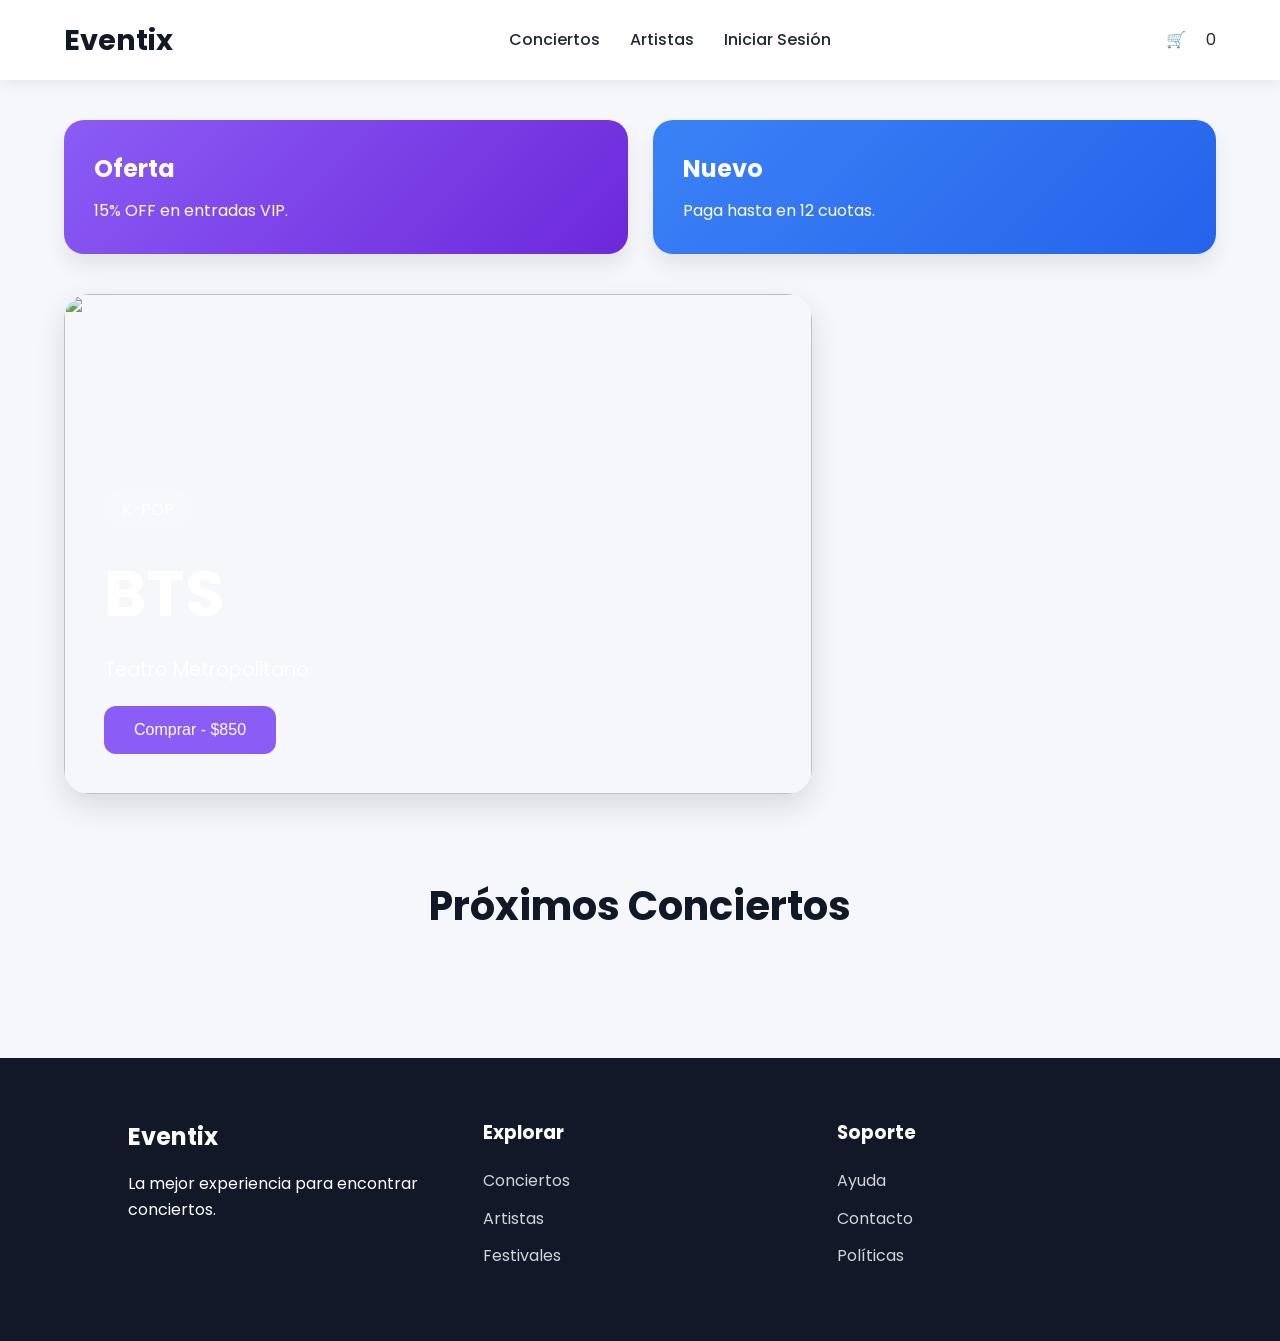
==== index.html @ f4949c81 "Login,html, nuevas funciones" ====
<!DOCTYPE html>
<html lang="es">
<head>
    <meta charset="UTF-8">
    <meta name="viewport" content="width=device-width, initial-scale=1.0">
    <title>Eventix</title>

    <link rel="stylesheet" href="css/styles.css">
    <link rel="stylesheet" href="css/responsive.css">
</head>
<body>

    <header id="navbar"></header>

    <section id="promociones"></section>

    <section id="hero"></section>

    <section class="proximos">

        <div class="titulo">
            <h2>Próximos Conciertos</h2>
        </div>

        <div class="contenedor-cards">

        </div>

    </section>

    <footer id="footer"></footer>

    <script src="js/eventos.js"></script>
    <script src="js/main.js"></script>


</body>
</html>
---- css/styles.css ----
/*=========================
        IMPORTAR FUENTE
=========================*/

@import url('https://fonts.googleapis.com/css2?family=Poppins:wght@300;400;500;600;700&display=swap');

/*=========================
        GENERALES
=========================*/

* {
    margin: 0;
    padding: 0;
    box-sizing: border-box;
}

body {
    font-family: 'Poppins', sans-serif;
    background: #f5f7fb;
    color: #1f2937;
    line-height: 1.6;
}

a {
    text-decoration: none;
    color: inherit;
}

img {
    display: block;
    width: 100%;
}

/*=========================
          NAVBAR
=========================*/

header {
    background: #ffffff;
    box-shadow: 0 3px 15px rgba(0,0,0,0.08);
    position: sticky;
    top: 0;
    z-index: 1000;
}

.navbar {
    width: 90%;
    max-width: 1300px;
    margin: auto;
    min-height: 80px;

    display: flex;
    justify-content: space-between;
    align-items: center;
    gap: 20px;
}

.logo {
    display: flex;
    align-items: center;
    gap: 10px;
}

.logo i {
    font-size: 2rem;
    color: #8b5cf6;
}

.logo h2 {
    color: #111827;
    font-size: 1.8rem;
}

.menu {
    list-style: none;
    display: flex;
    gap: 30px;
}

.menu li a {
    font-weight: 500;
    transition: .3s;
}

.menu li a:hover {
    color: #8b5cf6;
}

.acciones {
    display: flex;
    align-items: center;
    gap: 20px;
}

.acciones input {
    padding: 12px 18px;
    border: none;
    background: #f3f4f6;
    border-radius: 30px;
    outline: none;
    width: 220px;
}

.acciones i {
    font-size: 1.5rem;
    color: #8b5cf6;
    cursor: pointer;
    transition: .3s;
}

.acciones i:hover {
    transform: scale(1.15);
}

/*=========================
        PROMOCIONES
=========================*/

.promociones {
    width: 90%;
    max-width: 1300px;
    margin: 40px auto;

    display: grid;
    grid-template-columns: repeat(auto-fit, minmax(250px, 1fr));
    gap: 25px;
}

.promo {
    color: white;
    padding: 30px;
    border-radius: 20px;
    box-shadow: 0 12px 20px rgba(0,0,0,.08);
    transition: .4s;
}

.promo:hover {
    transform: translateY(-10px);
}

.promo h3 {
    font-size: 1.5rem;
    margin-bottom: 10px;
}

.morado {
    background: linear-gradient(135deg,#8b5cf6,#6d28d9);
}

.azul {
    background: linear-gradient(135deg,#3b82f6,#2563eb);
}

.naranja {
    background: linear-gradient(135deg,#f97316,#ea580c);
}

/*=========================
            HERO
=========================*/

.hero {
    width: 90%;
    max-width: 1300px;
    margin: auto;
    margin-bottom: 60px;

    display: grid;
    grid-template-columns: 2fr 1fr;
    gap: 30px;
}

.hero-imagen {
    position: relative;
    overflow: hidden;
    border-radius: 25px;
    box-shadow: 0 12px 30px rgba(0,0,0,.12);
}

.hero-imagen img {
    height: 500px;
    object-fit: cover;
}

.hero-info {
    position: absolute;
    bottom: 40px;
    left: 40px;
    color: white;
}

.hero-info span {
    background: rgba(255,255,255,.2);
    backdrop-filter: blur(10px);
    padding: 8px 18px;
    border-radius: 20px;
}

.hero-info h1 {
    font-size: 4rem;
    margin: 20px 0 10px;
}

.hero-info p {
    font-size: 1.2rem;
    margin-bottom: 20px;
}

.hero-info button {
    border: none;
    background: #8b5cf6;
    color: white;
    padding: 15px 30px;
    border-radius: 12px;
    font-size: 1rem;
    cursor: pointer;
    transition: .3s;
}

.hero-info button:hover {
    background: #6d28d9;
    transform: scale(1.05);
}

/*=========================
      EVENTOS LATERALES
=========================*/

.eventos-laterales {
    display: flex;
    flex-direction: column;
    gap: 20px;
}

.mini-card {
    background: white;
    border-radius: 20px;
    overflow: hidden;
    display: flex;
    gap: 20px;
    padding: 15px;
    align-items: center;
    box-shadow: 0 10px 20px rgba(0,0,0,.08);
    transition: .4s;
}

.mini-card:hover {
    transform: translateX(10px);
}

.mini-card img {
    width: 110px;
    height: 100px;
    object-fit: cover;
    border-radius: 15px;
}

.mini-card h4 {
    font-size: 1.1rem;
    margin-bottom: 8px;
}

.mini-card p {
    color: #6b7280;
    margin-bottom: 8px;
}

.mini-card strong {
    color: #8b5cf6;
}

/*=========================
      PROXIMOS EVENTOS
=========================*/

.proximos {
    width: 90%;
    max-width: 1300px;
    margin: 80px auto;
}

.titulo {
    text-align: center;
    margin-bottom: 40px;
}

.titulo h2 {
    font-size: 2.5rem;
    color: #111827;
}

/*=========================
      FORMULARIO EVENTOS
=========================*/

.form-evento {
    background: white;
    padding: 30px;
    border-radius: 25px;
    box-shadow: 0 12px 25px rgba(0,0,0,.08);

    display: grid;
    grid-template-columns: repeat(auto-fit, minmax(220px, 1fr));
    gap: 20px;

    margin-bottom: 50px;
}

.form-evento input {
    padding: 15px;
    border: 2px solid #e5e7eb;
    border-radius: 12px;
    outline: none;
    font-size: 1rem;
    transition: .3s;
}

.form-evento input:focus {
    border-color: #8b5cf6;
    box-shadow: 0 0 10px rgba(139,92,246,.2);
}

.form-evento button {
    border: none;
    background: linear-gradient(135deg, #8b5cf6, #6d28d9);
    color: white;
    padding: 15px;
    border-radius: 12px;
    cursor: pointer;
    font-size: 1rem;
    font-weight: 600;
    transition: .3s;
}

.form-evento button:hover {
    transform: translateY(-3px);
    box-shadow: 0 8px 20px rgba(139,92,246,.3);
}

/*=========================
      CONTENEDOR CARDS
=========================*/

.contenedor-cards {
    display: grid;
    grid-template-columns: repeat(auto-fit, minmax(300px, 1fr));
    gap: 30px;
}






/*=========================
          FOOTER
=========================*/

footer {
    background: #111827;
    color: white;
    margin-top: 80px;
    padding: 60px 10%;

    display: grid;
    grid-template-columns: repeat(auto-fit, minmax(250px,1fr));
    gap: 40px;
}

.footer-logo h2 {
    margin-bottom: 15px;
}

footer h3 {
    margin-bottom: 20px;
}

footer a {
    display: block;
    margin-bottom: 12px;
    color: #d1d5db;
    transition: .3s;
}

footer a:hover {
    color: #8b5cf6;
    padding-left: 8px;
}
---- css/responsive.css ----
@media(max-width:900px) {

        .navbar {
                flex-direction: column;
                padding: 20px 0;
        }

        .menu {
                flex-wrap: wrap;
                justify-content: center;
        }

        .hero {
                grid-template-columns: 1fr;
        }

        .hero-imagen img {
                height: 350px;
        }

        .hero-info h1 {
                font-size: 2.8rem;
        }

        .acciones input {
                width: 180px;
        }
}

@media(max-width:600px) {

        .hero-info {
                left: 20px;
                bottom: 20px;
        }

        .hero-info h1 {
                font-size: 2rem;
        }

        .hero-info p {
                font-size: 1rem;
        }

        .mini-card {
                flex-direction: column;
                text-align: center;
        }

        .mini-card img {
                width: 100%;
                height: 180px;
        }
}
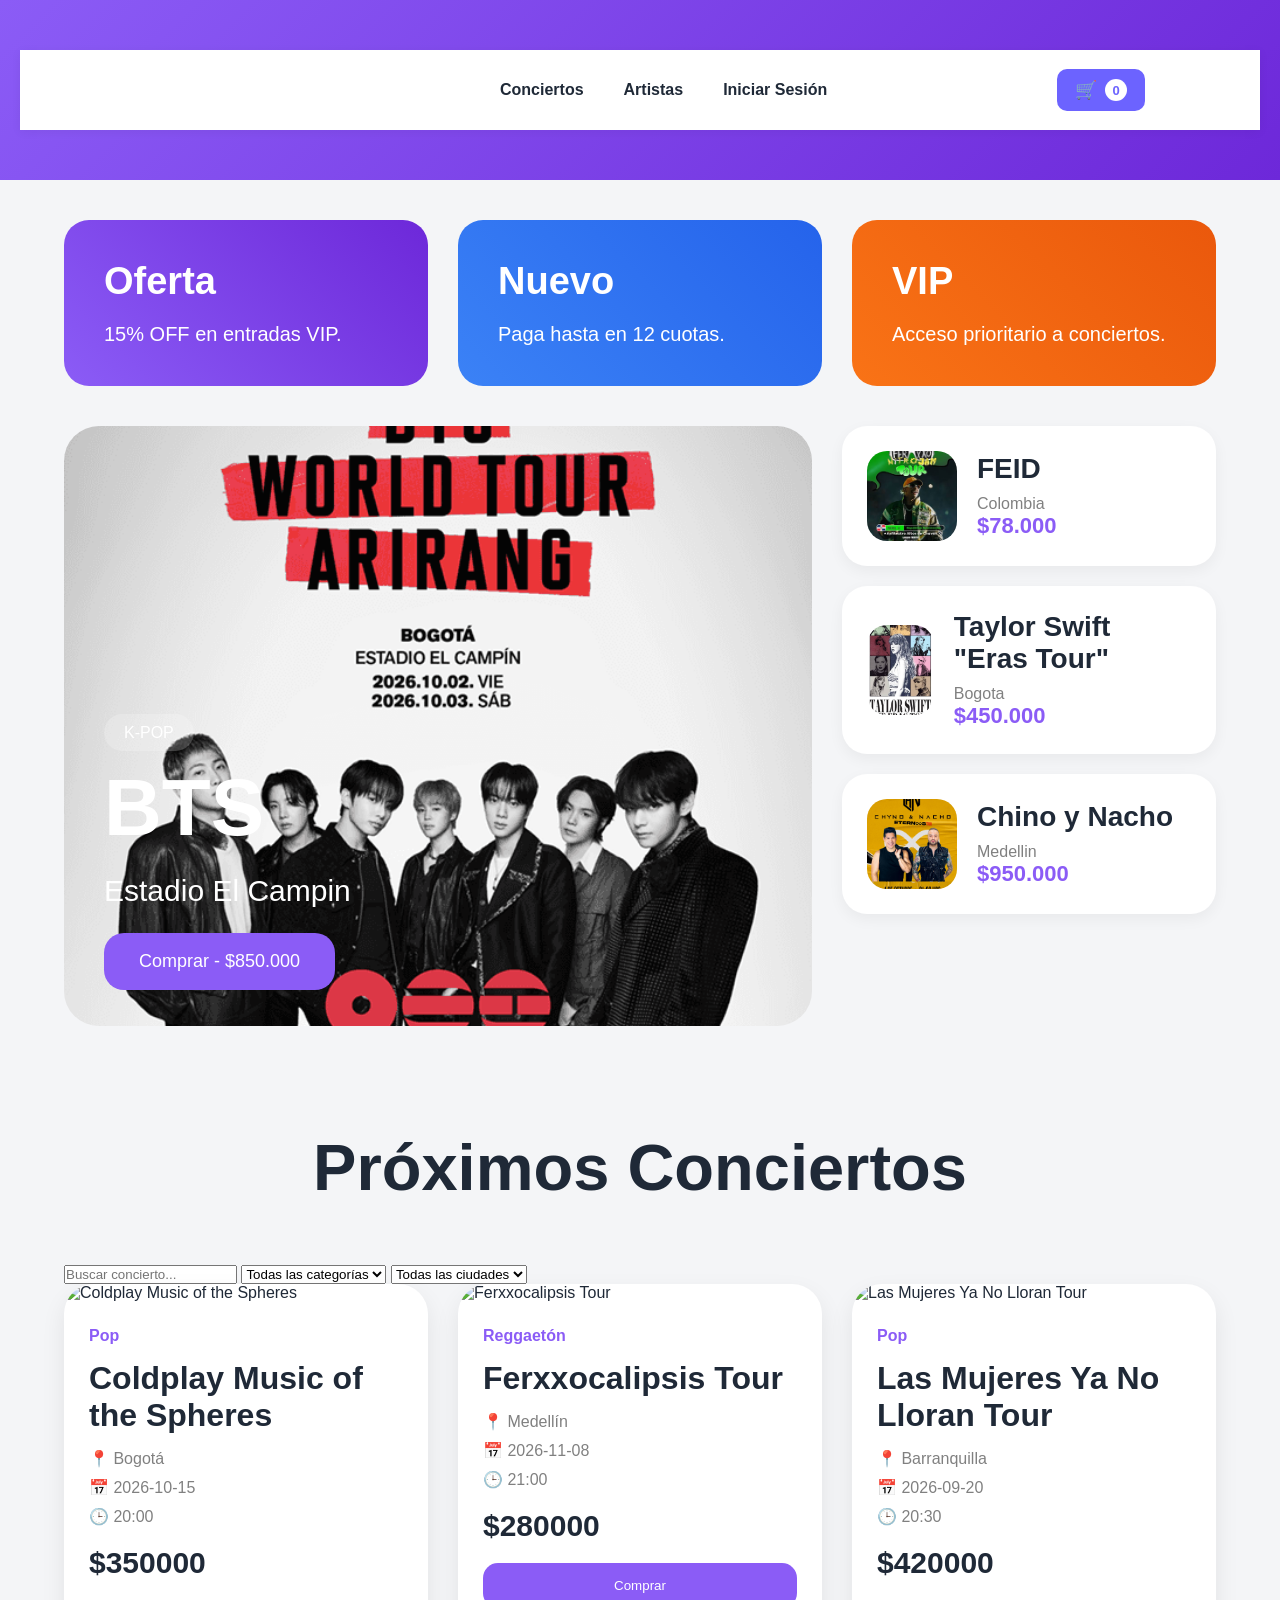
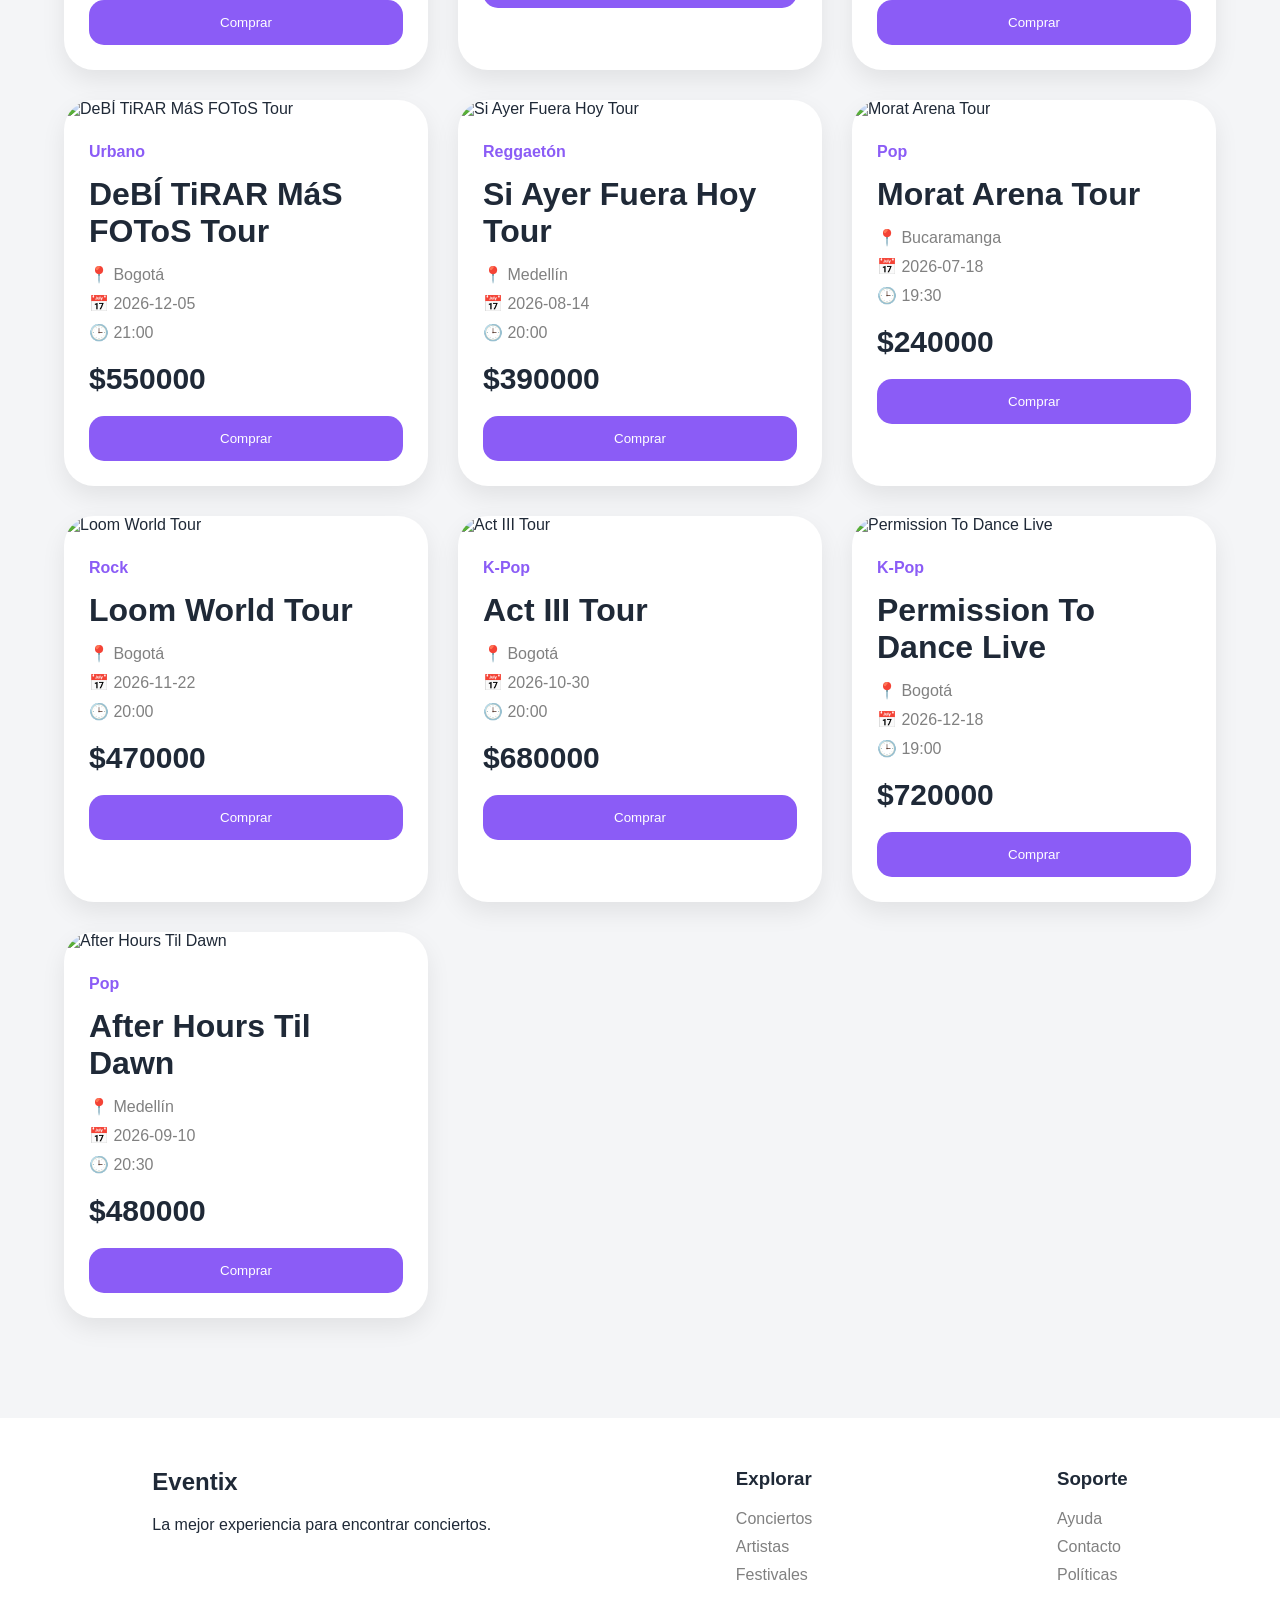
==== commit 563cba73: "viernes" ====
--- a/index.html
+++ b/index.html
@@ -1,38 +1,176 @@
-<!DOCTYPE html>
-<html lang="es">
-<head>
-    <meta charset="UTF-8">
-    <meta name="viewport" content="width=device-width, initial-scale=1.0">
-    <title>Eventix</title>
-
-    <link rel="stylesheet" href="css/styles.css">
-    <link rel="stylesheet" href="css/responsive.css">
-</head>
-<body>
-
-    <header id="navbar"></header>
-
-    <section id="promociones"></section>
-
-    <section id="hero"></section>
-
-    <section class="proximos">
-
-        <div class="titulo">
-            <h2>Próximos Conciertos</h2>
-        </div>
-
-        <div class="contenedor-cards">
-
-        </div>
-
-    </section>
-
-    <footer id="footer"></footer>
-
-    <script src="js/eventos.js"></script>
-    <script src="js/main.js"></script>
-
-
-</body>
+<!DOCTYPE html>
+<html lang="es">
+<head>
+    <meta charset="UTF-8">
+    <meta name="viewport" content="width=device-width, initial-scale=1.0">
+    <title>Eventix</title>
+
+    <link rel="stylesheet" href="css/styles.css">
+    <link rel="stylesheet" href="css/responsive.css">
+</head>
+<body>
+
+    <header id="navbar"></header>
+
+    <section id="promociones"></section>
+
+    <section id="hero"></section>
+
+    <section id="proximos" class="proximos">
+        
+    <div class="titulo">
+
+        <h2>
+
+            Próximos Conciertos
+
+        </h2>
+
+    </div>
+
+    <!-- FILTROS -->
+
+    <div class="filtros">
+
+        <input
+
+            type="text"
+
+            id="buscar"
+
+            placeholder="Buscar concierto..."
+
+        >
+
+        <select id="filtroCategoria">
+
+            <option value="">
+
+                Todas las categorías
+
+            </option>
+
+        </select>
+
+        <select id="filtroCiudad">
+
+            <option value="">
+
+                Todas las ciudades
+
+            </option>
+
+        </select>
+
+    </div>
+
+    <!-- TARJETAS -->
+
+    <div class="contenedor-cards">
+
+    </div>
+
+</section>
+    
+
+<section id="modalCarrito" class="modal oculto">
+
+    <div class="modal-contenido">
+
+        <div class="modal-header">
+
+            <h2>🛒 Carrito de Compras</h2>
+
+            <button id="cerrarCarrito">
+                ✖
+            </button>
+
+        </div>
+
+        <div id="listaCarrito">
+
+        </div>
+
+        <p id="carritoVacio">
+
+            No hay conciertos en el carrito.
+
+        </p>
+
+        <div class="totalCarrito">
+
+            <h3>
+
+                Total:
+                $
+
+                <span id="totalCompra">
+                    0
+                </span>
+
+            </h3>
+
+            <button id="btnComprarTodo">
+
+                Comprar
+
+            </button>
+            
+            <div id="formularioCompra" class="oculto">
+
+                <h3>Datos del Cliente</h3>
+
+                <input
+                    type="text"
+                    id="clienteNombre"
+                    placeholder="Nombre completo"
+                >
+
+                <input
+                    type="text"
+                    id="clienteCedula"
+                    placeholder="Número de identificación"
+                >
+
+                <input
+                    type="text"
+                    id="clienteDireccion"
+                    placeholder="Dirección"
+                >
+
+                <input
+                    type="text"
+                    id="clienteTelefono"
+                    placeholder="Teléfono"
+                >
+
+                <input
+                    type="email"
+                    id="clienteCorreo"
+                    placeholder="Correo electrónico"
+                >
+
+                <button id="confirmarCompra">
+
+                    Confirmar Compra
+
+                </button>
+
+            </div>
+
+        </div>
+
+    </div>
+
+</section>
+
+    <footer id="footer"></footer>
+
+    <script src="js/eventos.js"></script>
+    <script src="js/main.js"></script>
+    <script src="js/carrito.js"></script>
+    <script src="js/ventas.js"></script>
+    
+
+</body>
 </html>
--- a/css/styles.css
+++ b/css/styles.css
@@ -1,392 +1,1222 @@
-/*=========================
-        IMPORTAR FUENTE
-=========================*/
-
-@import url('https://fonts.googleapis.com/css2?family=Poppins:wght@300;400;500;600;700&display=swap');
-
-/*=========================
-        GENERALES
-=========================*/
-
-* {
-    margin: 0;
-    padding: 0;
-    box-sizing: border-box;
-}
-
-body {
-    font-family: 'Poppins', sans-serif;
-    background: #f5f7fb;
-    color: #1f2937;
-    line-height: 1.6;
-}
-
-a {
-    text-decoration: none;
-    color: inherit;
-}
-
-img {
-    display: block;
-    width: 100%;
-}
-
-/*=========================
-          NAVBAR
-=========================*/
-
-header {
-    background: #ffffff;
-    box-shadow: 0 3px 15px rgba(0,0,0,0.08);
-    position: sticky;
-    top: 0;
-    z-index: 1000;
-}
-
-.navbar {
-    width: 90%;
-    max-width: 1300px;
-    margin: auto;
-    min-height: 80px;
-
-    display: flex;
-    justify-content: space-between;
-    align-items: center;
-    gap: 20px;
-}
-
-.logo {
-    display: flex;
-    align-items: center;
-    gap: 10px;
-}
-
-.logo i {
-    font-size: 2rem;
-    color: #8b5cf6;
-}
-
-.logo h2 {
-    color: #111827;
-    font-size: 1.8rem;
-}
-
-.menu {
-    list-style: none;
-    display: flex;
-    gap: 30px;
-}
-
-.menu li a {
-    font-weight: 500;
-    transition: .3s;
-}
-
-.menu li a:hover {
-    color: #8b5cf6;
-}
-
-.acciones {
-    display: flex;
-    align-items: center;
-    gap: 20px;
-}
-
-.acciones input {
-    padding: 12px 18px;
-    border: none;
-    background: #f3f4f6;
-    border-radius: 30px;
-    outline: none;
-    width: 220px;
-}
-
-.acciones i {
-    font-size: 1.5rem;
-    color: #8b5cf6;
-    cursor: pointer;
-    transition: .3s;
-}
-
-.acciones i:hover {
-    transform: scale(1.15);
-}
-
-/*=========================
-        PROMOCIONES
-=========================*/
-
-.promociones {
-    width: 90%;
-    max-width: 1300px;
-    margin: 40px auto;
-
-    display: grid;
-    grid-template-columns: repeat(auto-fit, minmax(250px, 1fr));
-    gap: 25px;
-}
-
-.promo {
-    color: white;
-    padding: 30px;
-    border-radius: 20px;
-    box-shadow: 0 12px 20px rgba(0,0,0,.08);
-    transition: .4s;
-}
-
-.promo:hover {
-    transform: translateY(-10px);
-}
-
-.promo h3 {
-    font-size: 1.5rem;
-    margin-bottom: 10px;
-}
-
-.morado {
-    background: linear-gradient(135deg,#8b5cf6,#6d28d9);
-}
-
-.azul {
-    background: linear-gradient(135deg,#3b82f6,#2563eb);
-}
-
-.naranja {
-    background: linear-gradient(135deg,#f97316,#ea580c);
-}
-
-/*=========================
-            HERO
-=========================*/
-
-.hero {
-    width: 90%;
-    max-width: 1300px;
-    margin: auto;
-    margin-bottom: 60px;
-
-    display: grid;
-    grid-template-columns: 2fr 1fr;
-    gap: 30px;
-}
-
-.hero-imagen {
-    position: relative;
-    overflow: hidden;
-    border-radius: 25px;
-    box-shadow: 0 12px 30px rgba(0,0,0,.12);
-}
-
-.hero-imagen img {
-    height: 500px;
-    object-fit: cover;
-}
-
-.hero-info {
-    position: absolute;
-    bottom: 40px;
-    left: 40px;
-    color: white;
-}
-
-.hero-info span {
-    background: rgba(255,255,255,.2);
-    backdrop-filter: blur(10px);
-    padding: 8px 18px;
-    border-radius: 20px;
-}
-
-.hero-info h1 {
-    font-size: 4rem;
-    margin: 20px 0 10px;
-}
-
-.hero-info p {
-    font-size: 1.2rem;
-    margin-bottom: 20px;
-}
-
-.hero-info button {
-    border: none;
-    background: #8b5cf6;
-    color: white;
-    padding: 15px 30px;
-    border-radius: 12px;
-    font-size: 1rem;
-    cursor: pointer;
-    transition: .3s;
-}
-
-.hero-info button:hover {
-    background: #6d28d9;
-    transform: scale(1.05);
-}
-
-/*=========================
-      EVENTOS LATERALES
-=========================*/
-
-.eventos-laterales {
-    display: flex;
-    flex-direction: column;
-    gap: 20px;
-}
-
-.mini-card {
-    background: white;
-    border-radius: 20px;
-    overflow: hidden;
-    display: flex;
-    gap: 20px;
-    padding: 15px;
-    align-items: center;
-    box-shadow: 0 10px 20px rgba(0,0,0,.08);
-    transition: .4s;
-}
-
-.mini-card:hover {
-    transform: translateX(10px);
-}
-
-.mini-card img {
-    width: 110px;
-    height: 100px;
-    object-fit: cover;
-    border-radius: 15px;
-}
-
-.mini-card h4 {
-    font-size: 1.1rem;
-    margin-bottom: 8px;
-}
-
-.mini-card p {
-    color: #6b7280;
-    margin-bottom: 8px;
-}
-
-.mini-card strong {
-    color: #8b5cf6;
-}
-
-/*=========================
-      PROXIMOS EVENTOS
-=========================*/
-
-.proximos {
-    width: 90%;
-    max-width: 1300px;
-    margin: 80px auto;
-}
-
-.titulo {
-    text-align: center;
-    margin-bottom: 40px;
-}
-
-.titulo h2 {
-    font-size: 2.5rem;
-    color: #111827;
-}
-
-/*=========================
-      FORMULARIO EVENTOS
-=========================*/
-
-.form-evento {
-    background: white;
-    padding: 30px;
-    border-radius: 25px;
-    box-shadow: 0 12px 25px rgba(0,0,0,.08);
-
-    display: grid;
-    grid-template-columns: repeat(auto-fit, minmax(220px, 1fr));
-    gap: 20px;
-
-    margin-bottom: 50px;
-}
-
-.form-evento input {
-    padding: 15px;
-    border: 2px solid #e5e7eb;
-    border-radius: 12px;
-    outline: none;
-    font-size: 1rem;
-    transition: .3s;
-}
-
-.form-evento input:focus {
-    border-color: #8b5cf6;
-    box-shadow: 0 0 10px rgba(139,92,246,.2);
-}
-
-.form-evento button {
-    border: none;
-    background: linear-gradient(135deg, #8b5cf6, #6d28d9);
-    color: white;
-    padding: 15px;
-    border-radius: 12px;
-    cursor: pointer;
-    font-size: 1rem;
-    font-weight: 600;
-    transition: .3s;
-}
-
-.form-evento button:hover {
-    transform: translateY(-3px);
-    box-shadow: 0 8px 20px rgba(139,92,246,.3);
-}
-
-/*=========================
-      CONTENEDOR CARDS
-=========================*/
-
-.contenedor-cards {
-    display: grid;
-    grid-template-columns: repeat(auto-fit, minmax(300px, 1fr));
-    gap: 30px;
-}
-
-
-
-
-
-
-/*=========================
-          FOOTER
-=========================*/
-
-footer {
-    background: #111827;
-    color: white;
-    margin-top: 80px;
-    padding: 60px 10%;
-
-    display: grid;
-    grid-template-columns: repeat(auto-fit, minmax(250px,1fr));
-    gap: 40px;
-}
-
-.footer-logo h2 {
-    margin-bottom: 15px;
-}
-
-footer h3 {
-    margin-bottom: 20px;
-}
-
-footer a {
-    display: block;
-    margin-bottom: 12px;
-    color: #d1d5db;
-    transition: .3s;
-}
-
-footer a:hover {
-    color: #8b5cf6;
-    padding-left: 8px;
-}
-
-
-
-
+/* =======================
+    GENERALES
+======================= */
+
+* {
+    margin: 0;
+    padding: 0;
+    box-sizing: border-box;
+}
+
+body {
+    font-family: Arial, Helvetica, sans-serif;
+    background: #f3f4f8;
+    color: #1f2937;
+}
+
+/* =======================
+        NAVBAR
+======================= */
+
+.navbar {
+    background: white;
+    height: 80px;
+
+    display: flex;
+    justify-content: space-around;
+    align-items: center;
+
+    box-shadow: 0 2px 10px rgba(0,0,0,.05);
+}
+
+.logo h2 {
+    font-size: 38px;
+    font-weight: bold;
+}
+
+.menu {
+    list-style: none;
+    display: flex;
+    gap: 40px;
+}
+
+.menu a {
+    text-decoration: none;
+    color: #1f2937;
+    font-weight: bold;
+}
+
+.acciones input {
+    border: none;
+    background: #f0f0f0;
+    border-radius: 30px;
+    padding: 12px 20px;
+    width: 220px;
+}
+
+/* =======================
+      PROMOCIONES
+======================= */
+
+.promociones {
+    width: 90%;
+    max-width: 1200px;
+    margin: 40px auto;
+
+    display: grid;
+    grid-template-columns: repeat(3, 1fr);
+    gap: 30px;
+}
+
+.promo {
+    padding: 40px;
+    border-radius: 25px;
+    color: white;
+}
+
+.promo h3 {
+    font-size: 38px;
+    margin-bottom: 20px;
+}
+
+.promo p {
+    font-size: 20px;
+}
+
+.morado {
+    background: linear-gradient(
+        45deg,
+        #8b5cf6,
+        #6d28d9
+    );
+}
+
+.azul {
+    background: linear-gradient(
+        45deg,
+        #3b82f6,
+        #2563eb
+    );
+}
+
+.naranja {
+    background: linear-gradient(
+        45deg,
+        #f97316,
+        #ea580c
+    );
+}
+
+/* =======================
+          HERO
+======================= */
+
+.hero {
+    width: 90%;
+    max-width: 1200px;
+    margin: auto;
+
+    display: grid;
+    grid-template-columns: 2fr 1fr;
+    gap: 30px;
+}
+
+.hero-imagen {
+    position: relative;
+}
+
+.hero-imagen img {
+    width: 100%;
+    height: 600px;
+    object-fit: cover;
+    border-radius: 35px;
+}
+
+.hero-info {
+    position: absolute;
+    left: 40px;
+    bottom: 40px;
+    color: white;
+}
+
+.hero-info span {
+    background: rgba(255,255,255,.2);
+    padding: 10px 20px;
+    border-radius: 30px;
+}
+
+.hero-info h1 {
+    font-size: 80px;
+    margin: 20px 0;
+}
+
+.hero-info p {
+    font-size: 30px;
+    margin-bottom: 25px;
+}
+
+.hero-info button {
+    border: none;
+    background: #8b5cf6;
+    color: white;
+    padding: 18px 35px;
+    border-radius: 20px;
+    cursor: pointer;
+    font-size: 18px;
+}
+
+/* =======================
+      EVENTOS LATERALES
+======================= */
+
+.eventos-laterales {
+    display: flex;
+    flex-direction: column;
+    gap: 20px;
+}
+
+.mini-card {
+    background: white;
+    padding: 25px;
+    border-radius: 25px;
+
+    display: flex;
+    gap: 20px;
+    align-items: center;
+
+    box-shadow: 0 5px 15px rgba(0,0,0,.05);
+}
+
+.mini-card img {
+    width: 90px;
+    height: 90px;
+    object-fit: cover;
+    border-radius: 20px;
+}
+
+.mini-card h4 {
+    font-size: 28px;
+    margin-bottom: 10px;
+}
+
+.mini-card p {
+    color: gray;
+}
+
+.mini-card strong {
+    color: #8b5cf6;
+    font-size: 22px;
+}
+
+/* =======================
+    PROXIMOS EVENTOS
+======================= */
+
+.proximos {
+    width: 90%;
+    max-width: 1200px;
+    margin: 100px auto;
+}
+
+.titulo {
+    text-align: center;
+    margin-bottom: 60px;
+}
+
+.titulo h2 {
+    font-size: 65px;
+}
+
+.contenedor-cards {
+    display: grid;
+    grid-template-columns:
+        repeat(
+            auto-fit,
+            minmax(280px, 1fr)
+        );
+
+    gap: 30px;
+}
+
+.card {
+    background: white;
+    border-radius: 30px;
+    overflow: hidden;
+
+    box-shadow: 0 10px 25px rgba(0,0,0,.08);
+}
+
+.card img {
+    width: 100%;
+    height: 220px;
+    object-fit: cover;
+}
+
+.contenido {
+    padding: 25px;
+}
+
+.contenido span {
+    color: #8b5cf6;
+    font-weight: bold;
+}
+
+.contenido h3 {
+    font-size: 32px;
+    margin: 15px 0;
+}
+
+.contenido p {
+    margin-bottom: 10px;
+    color: gray;
+}
+
+.contenido h4 {
+    font-size: 30px;
+    margin: 20px 0;
+}
+
+.contenido button {
+    width: 100%;
+    border: none;
+    background: #8b5cf6;
+    color: white;
+    padding: 15px;
+    border-radius: 15px;
+    cursor: pointer;
+}
+
+/* =======================
+        FOOTER
+======================= */
+
+footer {
+    background: white;
+    padding: 50px;
+
+    display: flex;
+    justify-content: space-around;
+    flex-wrap: wrap;
+    gap: 40px;
+}
+
+footer h2,
+footer h3 {
+    margin-bottom: 20px;
+}
+
+footer a {
+    display: block;
+    text-decoration: none;
+    color: gray;
+    margin-bottom: 10px;
+}
+
+
+
+
+/* =======================
+        LOGIN
+======================= */
+
+.login {
+    width: 90%;
+    max-width: 450px;
+    margin: 100px auto;
+    background: white;
+    padding: 40px;
+    border-radius: 30px;
+    box-shadow: 0 10px 30px rgba(0, 0, 0, .08);
+
+    display: flex;
+    flex-direction: column;
+    gap: 20px;
+}
+
+.login h1 {
+    text-align: center;
+    font-size: 40px;
+    color: #1f2937;
+    margin-bottom: 20px;
+}
+
+.login input {
+    width: 100%;
+    padding: 16px 20px;
+
+    border: 2px solid #e5e7eb;
+    border-radius: 15px;
+
+    font-size: 16px;
+    outline: none;
+
+    transition: .3s;
+}
+
+.login input:focus {
+    border-color: #8b5cf6;
+}
+
+.login button {
+    background: #8b5cf6;
+    color: white;
+
+    border: none;
+    border-radius: 15px;
+
+    padding: 16px;
+    font-size: 18px;
+    font-weight: bold;
+
+    cursor: pointer;
+    transition: .3s;
+}
+
+.login button:hover {
+    background: #7c3aed;
+    transform: translateY(-3px);
+}
+
+
+
+
+/* =======================
+        GENERALES
+======================= */
+
+* {
+    margin: 0;
+    padding: 0;
+    box-sizing: border-box;
+}
+
+body {
+    font-family: Arial, Helvetica, sans-serif;
+    background: #f4f5f7;
+    color: #1f2937;
+}
+
+/* =======================
+        HEADER
+======================= */
+
+header {
+    background: linear-gradient(
+        135deg,
+        #8b5cf6,
+        #6d28d9
+    );
+
+    color: white;
+    text-align: center;
+    padding: 50px 20px;
+}
+
+header h1 {
+    font-size: 45px;
+    margin-bottom: 10px;
+}
+
+header p {
+    font-size: 20px;
+    opacity: .9;
+}
+
+/* =======================
+        MAIN
+======================= */
+
+main {
+    width: 90%;
+    max-width: 1200px;
+    margin: 50px auto;
+}
+
+/* =======================
+      DASHBOARD
+======================= */
+
+#dashboard {
+    display: grid;
+    grid-template-columns:
+        repeat(
+            auto-fit,
+            minmax(220px, 1fr)
+        );
+
+    gap: 25px;
+    margin-bottom: 50px;
+}
+
+.card-dashboard {
+    background: white;
+    border-radius: 25px;
+    padding: 35px;
+    text-align: center;
+
+    box-shadow:
+        0 8px 20px
+        rgba(0, 0, 0, .08);
+}
+
+.card-dashboard h3 {
+    color: #6b7280;
+    margin-bottom: 20px;
+}
+
+.card-dashboard span {
+    font-size: 45px;
+    font-weight: bold;
+    color: #8b5cf6;
+}
+
+/* =======================
+      FORMULARIO
+======================= */
+
+#formulario {
+    background: white;
+    border-radius: 30px;
+    padding: 40px;
+
+    box-shadow:
+        0 8px 20px
+        rgba(0, 0, 0, .08);
+
+    margin-bottom: 50px;
+
+    display: flex;
+    flex-direction: column;
+    gap: 20px;
+}
+
+#formulario h2 {
+    text-align: center;
+    margin-bottom: 10px;
+    font-size: 35px;
+}
+
+#formulario input,
+#formulario select {
+    width: 100%;
+    padding: 16px;
+
+    border: 2px solid #e5e7eb;
+    border-radius: 15px;
+
+    font-size: 16px;
+    outline: none;
+
+    transition: .3s;
+}
+
+#formulario input:focus,
+#formulario select:focus {
+    border-color: #8b5cf6;
+}
+
+#formulario input[type="file"] {
+    padding: 12px;
+}
+
+/* =======================
+        BOTONES
+======================= */
+
+#formulario button {
+    border: none;
+    padding: 16px;
+    border-radius: 15px;
+
+    font-size: 17px;
+    font-weight: bold;
+
+    cursor: pointer;
+    transition: .3s;
+}
+
+#btnGuardarEvento {
+    background: #8b5cf6;
+    color: white;
+}
+
+#btnGuardarEvento:hover {
+    background: #7c3aed;
+}
+
+#btnActualizarEvento {
+    background: #2563eb;
+    color: white;
+}
+
+#btnActualizarEvento:hover {
+    background: #1d4ed8;
+}
+
+#btnCancelarEdicion {
+    background: #ef4444;
+    color: white;
+}
+
+#btnCancelarEdicion:hover {
+    background: #dc2626;
+}
+
+/* =======================
+      EVENTOS
+======================= */
+
+#eventos {
+    background: white;
+    border-radius: 30px;
+    padding: 40px;
+
+    box-shadow:
+        0 8px 20px
+        rgba(0, 0, 0, .08);
+}
+
+.encabezado {
+    display: flex;
+    justify-content: space-between;
+    align-items: center;
+    gap: 20px;
+
+    margin-bottom: 40px;
+}
+
+.encabezado h2 {
+    font-size: 35px;
+}
+
+#buscarEvento {
+    width: 300px;
+    padding: 15px;
+
+    border: 2px solid #e5e7eb;
+    border-radius: 15px;
+
+    font-size: 16px;
+    outline: none;
+}
+
+#buscarEvento:focus {
+    border-color: #8b5cf6;
+}
+
+/* =======================
+      LISTA EVENTOS
+======================= */
+
+#listaEventos {
+    display: grid;
+    grid-template-columns:
+        repeat(
+            auto-fit,
+            minmax(300px, 1fr)
+        );
+
+    gap: 30px;
+}
+
+.card-evento {
+    background: #fafafa;
+    border-radius: 25px;
+    overflow: hidden;
+
+    box-shadow:
+        0 5px 15px
+        rgba(0, 0, 0, .06);
+
+    transition: .3s;
+}
+
+.card-evento:hover {
+    transform: translateY(-5px);
+}
+
+.card-evento img {
+    width: 100%;
+    height: 220px;
+    object-fit: cover;
+}
+
+.card-contenido {
+    padding: 25px;
+}
+
+.card-contenido h3 {
+    font-size: 28px;
+    margin-bottom: 10px;
+}
+
+.card-contenido p {
+    margin-bottom: 10px;
+    color: #6b7280;
+}
+
+.card-contenido h4 {
+    color: #8b5cf6;
+    font-size: 28px;
+    margin: 20px 0;
+}
+
+/* =======================
+  BOTONES DE LAS TARJETAS
+======================= */
+
+.acciones-card {
+    display: flex;
+    gap: 15px;
+}
+
+.acciones-card button {
+    flex: 1;
+
+    border: none;
+    border-radius: 12px;
+
+    padding: 12px;
+    cursor: pointer;
+
+    color: white;
+    font-weight: bold;
+}
+
+.btn-editar {
+    background: #2563eb;
+}
+
+.btn-eliminar {
+    background: #ef4444;
+}
+
+
+/* =======================
+  BOTONES DE ELIMINAR Y EDITAR
+======================= */
+
+.acciones-card {
+    display: flex;
+    gap: 10px;
+    margin-top: 20px;
+}
+
+.acciones-card button {
+    flex: 1;
+    border: none;
+    padding: 12px;
+    border-radius: 12px;
+    color: white;
+    font-weight: bold;
+    cursor: pointer;
+}
+
+.btn-editar {
+    background: #2563eb;
+}
+
+.btn-eliminar {
+    background: #ef4444;
+}
+
+
+
+
+
+
+/*=========================
+        MODAL
+=========================*/
+
+.modal{
+
+    position:fixed;
+
+    inset:0;
+
+    background:rgba(0,0,0,.55);
+
+    display:flex;
+
+    justify-content:center;
+
+    align-items:center;
+
+    z-index:1000;
+
+}
+
+.oculto{
+
+    display:none;
+
+}
+
+.modal-contenido{
+
+    width:500px;
+
+    max-height:650px;
+
+    overflow:auto;
+
+    background:white;
+
+    border-radius:20px;
+
+    padding:25px;
+
+}
+
+.modal-header{
+
+    display:flex;
+
+    justify-content:space-between;
+
+    align-items:center;
+
+    margin-bottom:20px;
+
+}
+
+.modal-header button{
+
+    width:40px;
+
+    height:40px;
+
+    border:none;
+
+    border-radius:50%;
+
+    cursor:pointer;
+
+}
+
+.itemCarrito{
+
+    display:flex;
+
+    gap:15px;
+
+    margin-bottom:20px;
+
+    align-items:center;
+
+}
+
+.itemCarrito img{
+
+    width:80px;
+
+    height:80px;
+
+    object-fit:cover;
+
+    border-radius:12px;
+
+}
+
+.itemInfo{
+
+    flex:1;
+
+}
+
+.itemInfo h4{
+
+    margin-bottom:5px;
+
+}
+
+.itemInfo p{
+
+    color:#666;
+
+}
+
+.btnEliminar{
+
+    background:#ff4d7d;
+
+    color:white;
+
+    border:none;
+
+    padding:8px 15px;
+
+    border-radius:10px;
+
+    cursor:pointer;
+
+}
+
+.totalCarrito{
+
+    border-top:1px solid #ddd;
+
+    margin-top:20px;
+
+    padding-top:20px;
+
+}
+
+#formularioCompra{
+
+    margin-top:25px;
+
+    border-top:1px solid #ddd;
+
+    padding-top:20px;
+
+}
+
+#formularioCompra h3{
+
+    margin-bottom:15px;
+
+}
+
+#formularioCompra input{
+
+    margin-bottom:12px;
+
+}
+
+#confirmarCompra{
+
+    width:100%;
+
+}
+
+
+/*========================================
+            CATEGORÍAS
+========================================*/
+
+#categorias{
+
+    margin:40px 0;
+
+    padding:30px;
+
+    background:#ffffff;
+
+    border-radius:20px;
+
+    box-shadow:0 10px 30px rgba(85,75,200,.15);
+
+}
+
+#categorias h2{
+
+    color:#4b3fc9;
+
+    margin-bottom:25px;
+
+    text-align:center;
+
+    font-size:30px;
+
+}
+
+/*==========================
+      FORMULARIO
+==========================*/
+
+.formCategoria{
+
+    display:flex;
+
+    flex-direction:column;
+
+    gap:15px;
+
+}
+
+.formCategoria input,
+
+.formCategoria textarea{
+
+    padding:14px;
+
+    border:2px solid #c9c4ff;
+
+    border-radius:12px;
+
+    outline:none;
+
+    font-size:15px;
+
+    transition:.3s;
+
+}
+
+.formCategoria textarea{
+
+    resize:none;
+
+    min-height:100px;
+
+}
+
+.formCategoria input:focus,
+
+.formCategoria textarea:focus{
+
+    border-color:#7b5cff;
+
+    box-shadow:0 0 10px rgba(123,92,255,.25);
+
+}
+
+/*==========================
+        BOTONES
+==========================*/
+
+.accionesCategoria{
+
+    display:flex;
+
+    gap:15px;
+
+}
+
+.accionesCategoria button{
+
+    flex:1;
+
+    padding:14px;
+
+    border:none;
+
+    border-radius:12px;
+
+    font-size:15px;
+
+    font-weight:bold;
+
+    cursor:pointer;
+
+    transition:.3s;
+
+}
+
+#btnGuardarCategoria{
+
+    background:linear-gradient(135deg,#5b7fff,#925bff);
+
+    color:white;
+
+}
+
+#btnGuardarCategoria:hover{
+
+    transform:translateY(-2px);
+
+    box-shadow:0 8px 18px rgba(91,127,255,.35);
+
+}
+
+#btnCancelarCategoria{
+
+    background:#ecebff;
+
+    color:#5643d1;
+
+}
+
+#btnCancelarCategoria:hover{
+
+    background:#ddd9ff;
+
+}
+
+/*==========================
+     LISTA CATEGORÍAS
+==========================*/
+
+#listaCategorias{
+
+    margin-top:30px;
+
+    display:flex;
+
+    flex-direction:column;
+
+    gap:15px;
+
+}
+
+/*==========================
+      CARD
+==========================*/
+
+.cardCategoria{
+
+    display:flex;
+
+    justify-content:space-between;
+
+    align-items:center;
+
+    padding:18px 20px;
+
+    background:linear-gradient(
+        135deg,
+        #f7f6ff,
+        #eef3ff
+    );
+
+    border-left:6px solid #7b5cff;
+
+    border-radius:15px;
+
+    transition:.3s;
+
+}
+
+.cardCategoria:hover{
+
+    transform:translateY(-3px);
+
+    box-shadow:0 10px 25px rgba(95,80,255,.15);
+
+}
+
+.cardCategoria h3{
+
+    color:#4b3fc9;
+
+    margin-bottom:5px;
+
+}
+
+.cardCategoria p{
+
+    color:#666;
+
+    font-size:14px;
+
+}
+
+/*==========================
+   BOTONES DE LA CARD
+==========================*/
+
+.cardCategoria .accionesCategoria{
+
+    display:flex;
+
+    gap:10px;
+
+}
+
+.editarCategoria{
+
+    background:#5b7fff;
+
+    color:white;
+
+    border:none;
+
+    padding:10px 16px;
+
+    border-radius:10px;
+
+    cursor:pointer;
+
+    transition:.3s;
+
+}
+
+.editarCategoria:hover{
+
+    background:#4666e8;
+
+}
+
+.eliminarCategoria{
+
+    background:#e74c8b;
+
+    color:white;
+
+    border:none;
+
+    padding:10px 16px;
+
+    border-radius:10px;
+
+    cursor:pointer;
+
+    transition:.3s;
+
+}
+
+.eliminarCategoria:hover{
+
+    background:#cf3373;
+
+}
+
+
+.btnCarrito{
+
+    display:flex;
+
+    align-items:center;
+
+    gap:8px;
+
+    padding:10px 18px;
+
+    border:none;
+
+    border-radius:10px;
+
+    background:#6C63FF;
+
+    color:white;
+
+    cursor:pointer;
+
+    font-size:18px;
+
+    font-weight:bold;
+
+    transition:.3s;
+
+}
+
+.btnCarrito:hover{
+
+    background:#8A2BE2;
+
+}
+
+#contadorCarrito{
+
+    background:white;
+
+    color:#6C63FF;
+
+    width:22px;
+
+    height:22px;
+
+    border-radius:50%;
+
+    display:flex;
+
+    justify-content:center;
+
+    align-items:center;
+
+    font-size:13px;
+
+    font-weight:bold;
+
+}
--- a/css/responsive.css
+++ b/css/responsive.css
@@ -1,54 +1,107 @@
-@media(max-width:900px) {
-
-        .navbar {
-                flex-direction: column;
-                padding: 20px 0;
-        }
-
-        .menu {
-                flex-wrap: wrap;
-                justify-content: center;
-        }
-
-        .hero {
-                grid-template-columns: 1fr;
-        }
-
-        .hero-imagen img {
-                height: 350px;
-        }
-
-        .hero-info h1 {
-                font-size: 2.8rem;
-        }
-
-        .acciones input {
-                width: 180px;
-        }
-}
-
-@media(max-width:600px) {
-
-        .hero-info {
-                left: 20px;
-                bottom: 20px;
-        }
-
-        .hero-info h1 {
-                font-size: 2rem;
-        }
-
-        .hero-info p {
-                font-size: 1rem;
-        }
-
-        .mini-card {
-                flex-direction: column;
-                text-align: center;
-        }
-
-        .mini-card img {
-                width: 100%;
-                height: 180px;
-        }
+/* =======================
+      RESPONSIVE
+======================= */
+
+@media (max-width: 900px) {
+
+        .promociones {
+                grid-template-columns: 1fr;
+        }
+
+        .hero {
+                grid-template-columns: 1fr;
+        }
+
+        .navbar {
+                flex-direction: column;
+                height: auto;
+                padding: 20px;
+                gap: 20px;
+        }
+
+        .menu {
+                flex-wrap: wrap;
+                justify-content: center;
+        }
+
+        .titulo h2 {
+                font-size: 45px;
+        }
+
+        .hero-info h1 {
+                font-size: 55px;
+        }
+
+        .hero-info p {
+                font-size: 22px;
+        }
+}
+
+
+/* =======================
+      RESPONSIVE LOgin
+======================= */
+
+@media (max-width: 600px) {
+
+        .login {
+                padding: 30px;
+                margin: 60px 20px;
+        }
+
+        .login h1 {
+                font-size: 30px;
+        }
+
+        .login input,
+        .login button {
+                padding: 14px;
+                font-size: 16px;
+        }
+}
+
+
+/* =======================
+      RESPONSIVE ADMINISTRADOR
+======================= */
+
+@media (max-width: 768px) {
+
+        header h1 {
+                font-size: 35px;
+        }
+
+        .encabezado {
+                flex-direction: column;
+                align-items: stretch;
+        }
+
+        #buscarEvento {
+                width: 100%;
+        }
+
+        #formulario,
+        #eventos {
+                padding: 25px;
+        }
+}
+
+@media (max-width: 500px) {
+
+        header h1 {
+                font-size: 28px;
+        }
+
+        .card-dashboard span {
+                font-size: 35px;
+        }
+
+        #formulario h2,
+        .encabezado h2 {
+                font-size: 28px;
+        }
+
+        .acciones-card {
+                flex-direction: column;
+        }
 }
